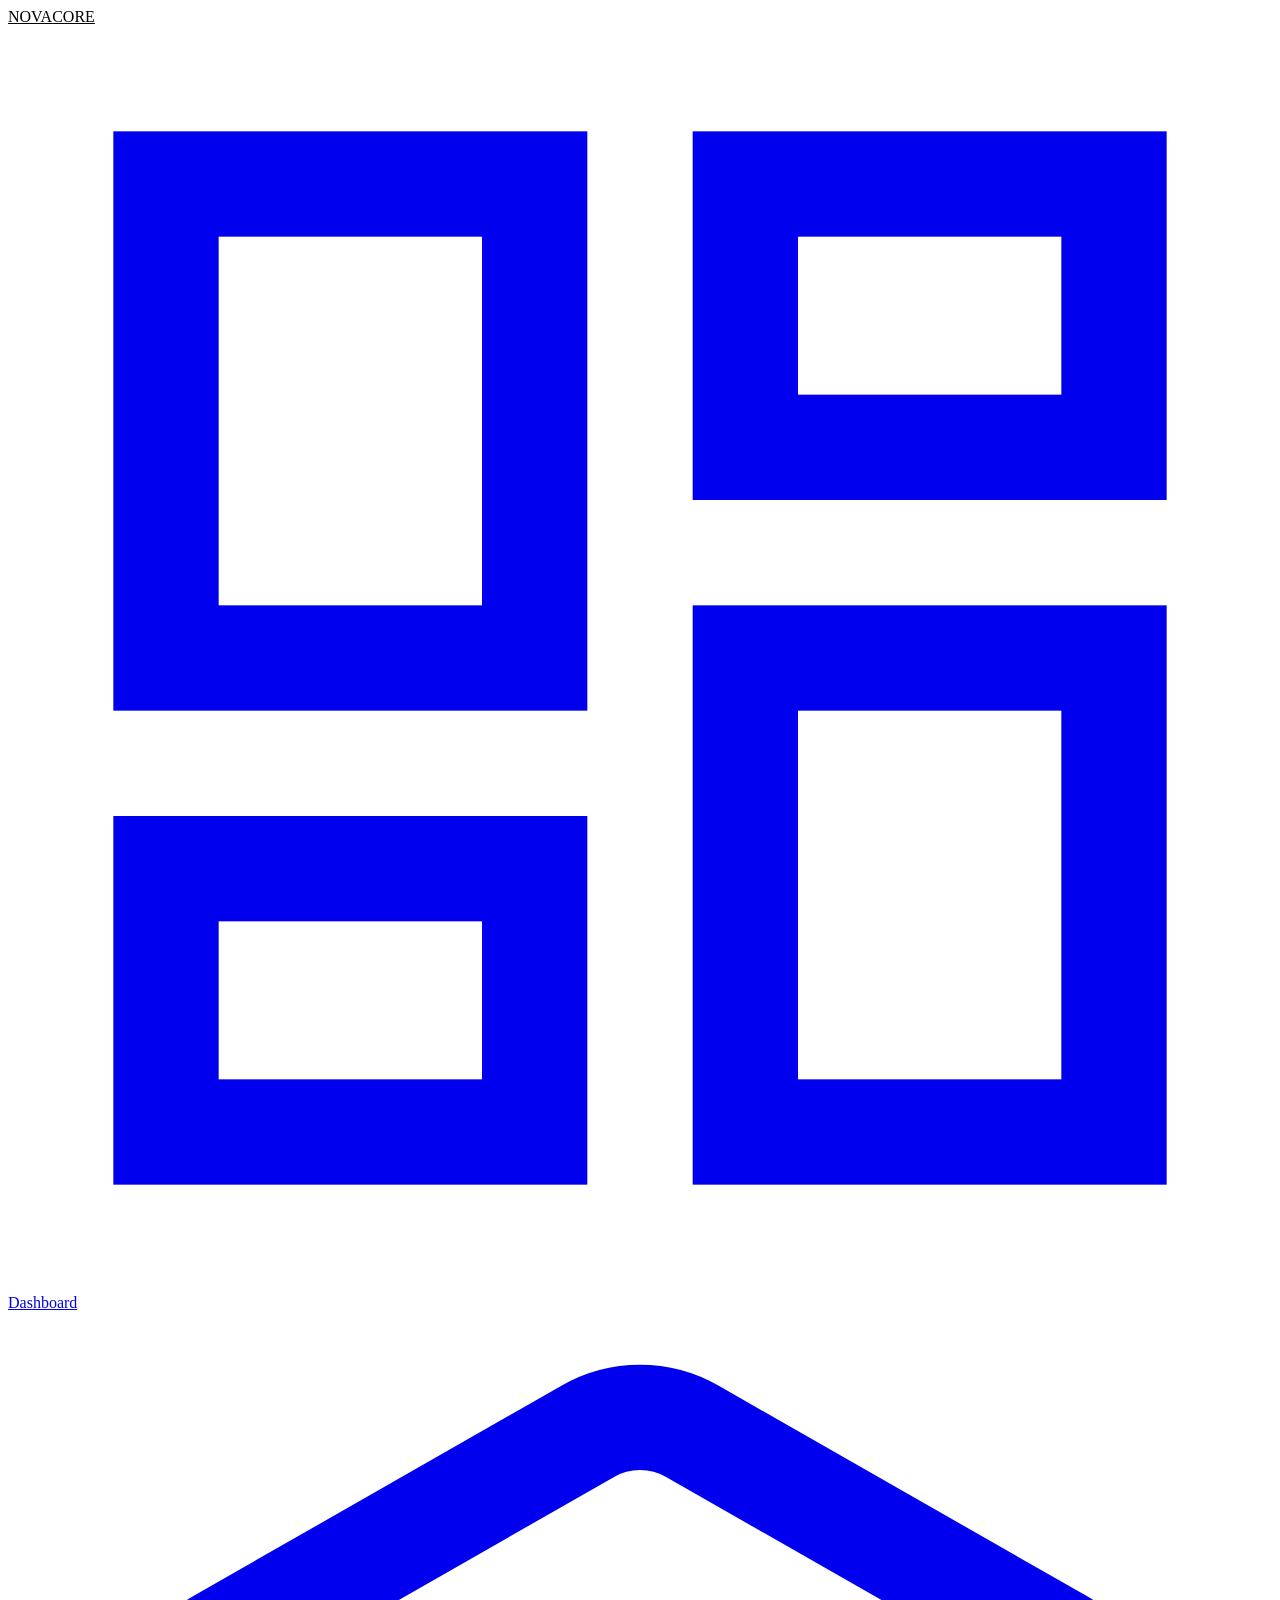
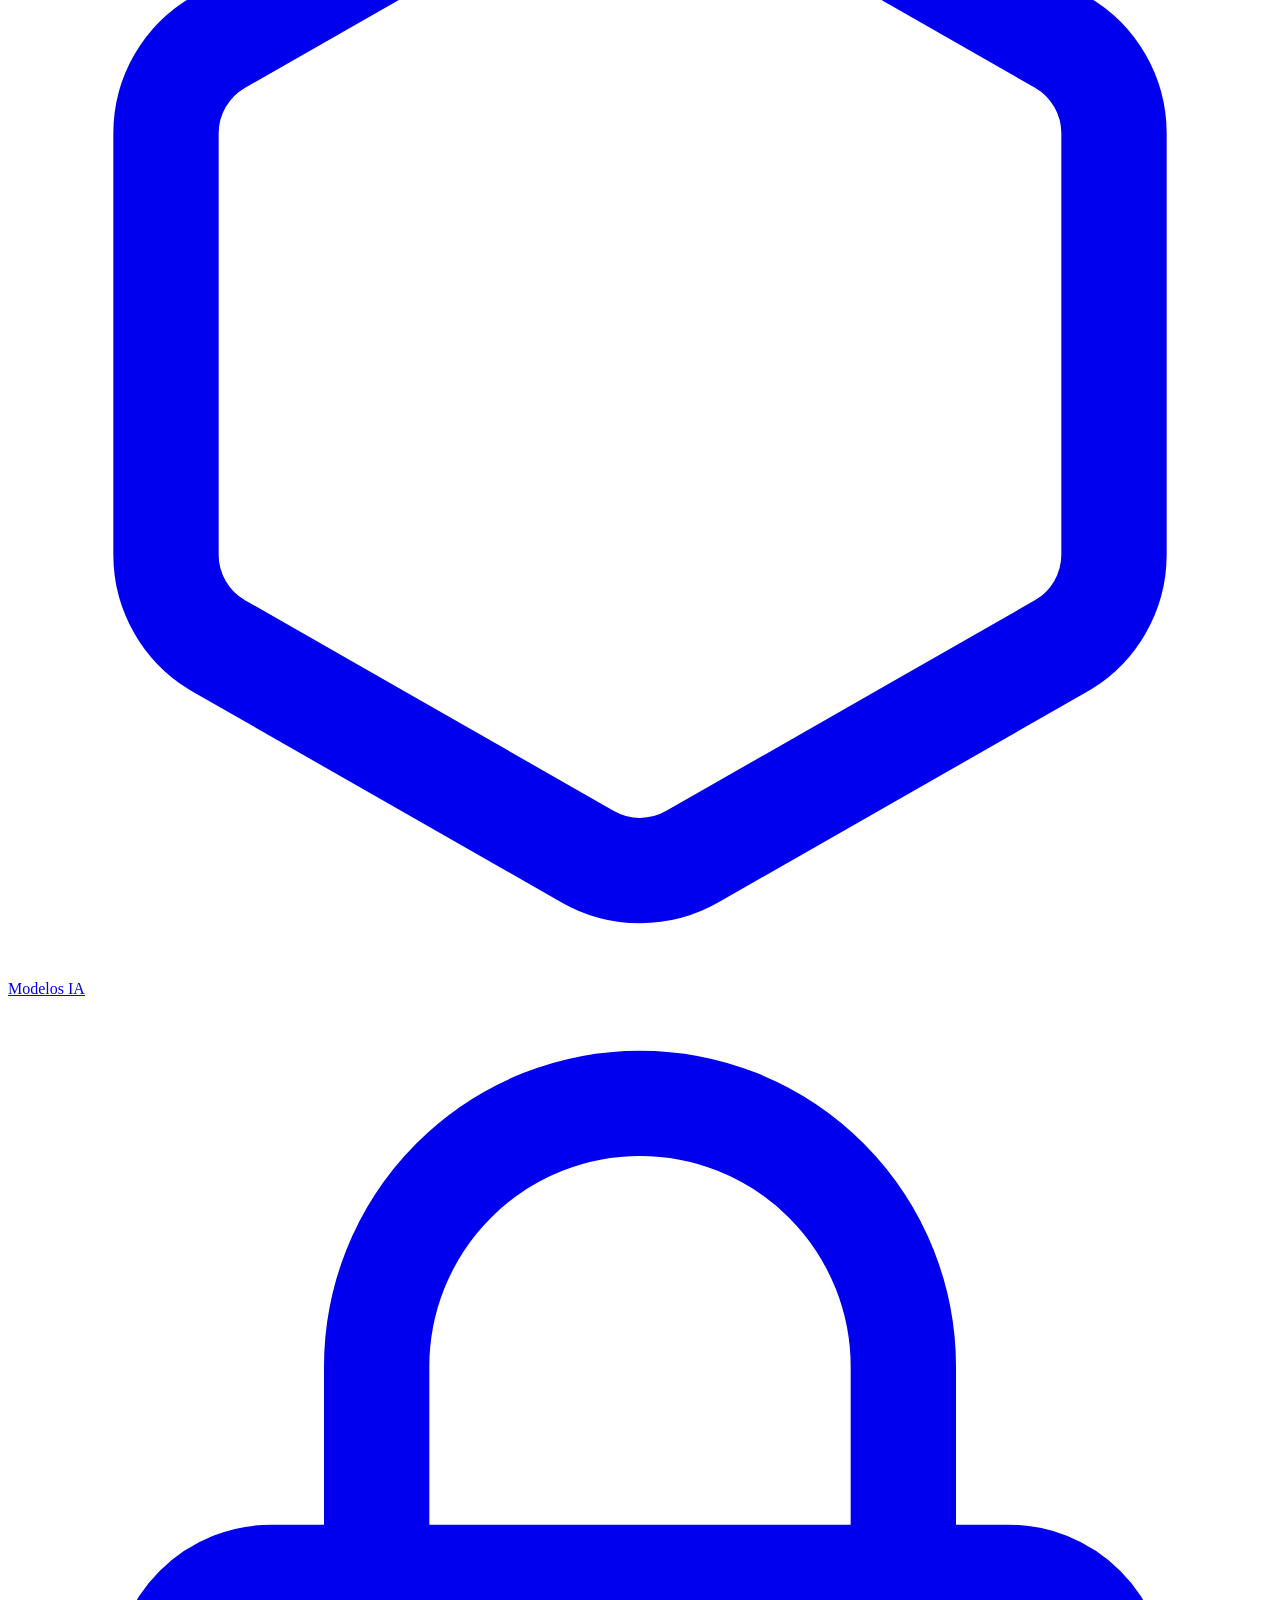
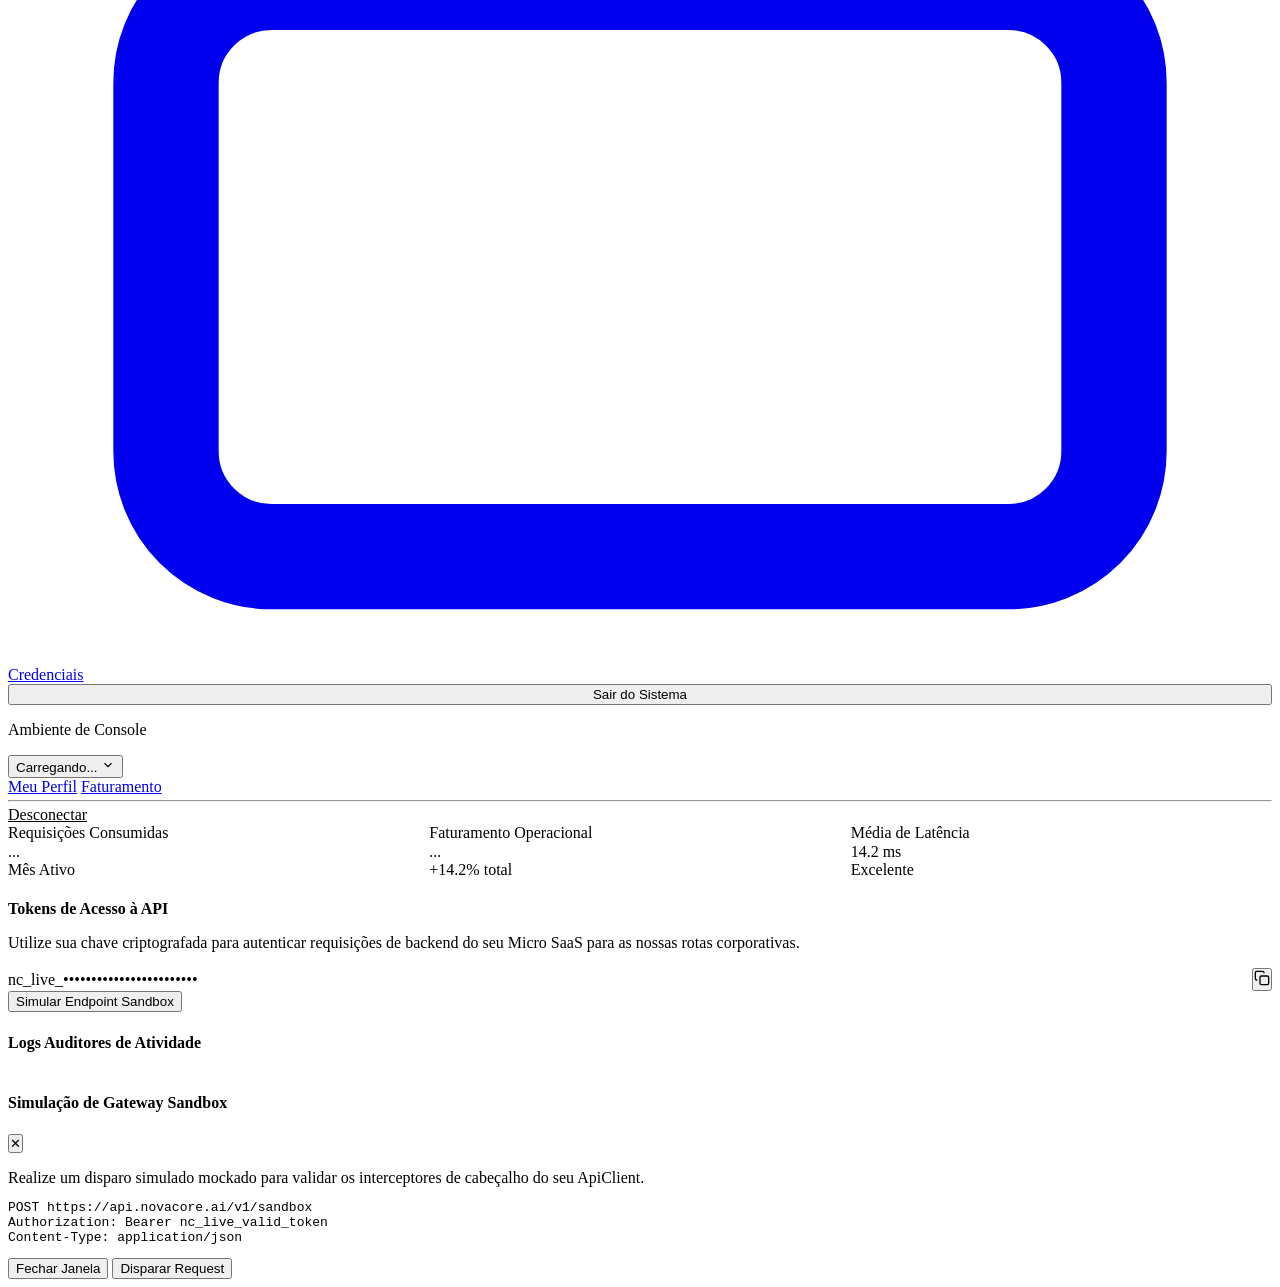
==== dashboard.html @ 60c2c168 "Add files via upload" ====
<!DOCTYPE html>
<html lang="pt-BR">
<head>
    <meta charset="UTF-8">
    <meta name="viewport" content="width=device-width, initial-scale=1.0">
    <title>Dashboard | NovaCore AI Studio</title>
    <link rel="preconnect" href="https://fonts.googleapis.com">
    <link rel="preconnect" href="https://fonts.gstatic.com" crossorigin>
    <link href="https://fonts.googleapis.com/css2?family=Inter:wght@300;400;500;600;700;800&family=JetBrains+Mono:wght@400;700&display=swap" rel="stylesheet">
    <link rel="stylesheet" href="css/variables.css">
    <link rel="stylesheet" href="css/reset.css">
    <link rel="stylesheet" href="css/components.css">
    <link rel="stylesheet" href="css/layout.css">
    <link rel="stylesheet" href="css/animations.css">
    <link rel="stylesheet" href="css/glassmorphism.css">
    <style>
        /* Ajustes de layout pontuais e micro-utilitários para o painel */
        .stat-grid-three {
            display: grid;
            grid-template-columns: repeat(3, 1fr);
            gap: var(--space-3);
            margin-bottom: var(--space-4);
        }
        .stat-display-value {
            font-size: var(--font-size-xxl);
            font-weight: var(--weight-display);
            color: var(--color-white-pure);
            line-height: 1.2;
            margin: var(--space-1) 0;
        }
        .api-key-container {
            display: flex;
            gap: var(--space-2);
            align-items: center;
            background-color: var(--color-bg);
            padding: var(--space-2);
            border-radius: var(--radius-sm);
            border: 1px solid var(--color-border);
            font-family: var(--font-code);
            margin-top: var(--space-2);
        }
        .activity-list-wrapper {
            display: flex;
            flex-direction: column;
            gap: var(--space-2);
            margin-top: var(--space-2);
        }
        .activity-row-item {
            display: flex;
            align-items: center;
            justify-content: space-between;
            padding: var(--space-2);
            border-radius: var(--radius-sm);
            background: rgba(255, 255, 255, 0.01);
            border: 1px solid rgba(255, 255, 255, 0.03);
        }
        @media (max-width: 768px) {
            .stat-grid-three {
                grid-template-columns: 1fr;
            }
        }
    </style>
</head>
<body>

    <div class="app-wrapper animate-fade-in">
        
        <aside class="app-sidebar" id="sidebar-menu">
            <div>
                <div class="sidebar-header">
                    <a href="index.html" class="neon-glow-text" style="font-family: var(--font-display); font-weight: var(--weight-bold); font-size: var(--font-size-lg); color: var(--color-white-pure);">
                        NOVA<span style="color: var(--color-neon);">CORE</span>
                    </a>
                </div>
                <nav class="sidebar-nav">
                    <a href="dashboard.html" class="sidebar-link is-active">
                        <svg viewBox="0 0 24 24" fill="none" stroke="currentColor" stroke-width="2"><rect x="3" y="3" width="7" height="9"></rect><rect x="14" y="3" width="7" height="5"></rect><rect x="14" y="12" width="7" height="9"></rect><rect x="3" y="16" width="7" height="5"></rect></svg>
                        Dashboard
                    </a>
                    <a href="#" class="sidebar-link">
                        <svg viewBox="0 0 24 24" fill="none" stroke="currentColor" stroke-width="2"><path d="M21 16V8a2 2 0 0 0-1-1.73l-7-4a2 2 0 0 0-2 0l-7 4A2 2 0 0 0 3 8v8a2 2 0 0 0 1 1.73l7 4a2 2 0 0 0 2 0l7-4A2 2 0 0 0 21 16z"></path></svg>
                        Modelos IA
                    </a>
                    <a href="#" class="sidebar-link">
                        <svg viewBox="0 0 24 24" fill="none" stroke="currentColor" stroke-width="2"><rect x="3" y="11" width="18" height="11" rx="2" ry="2"></rect><path d="M7 11V7a5 5 0 0 1 10 0v4"></path></svg>
                        Credenciais
                    </a>
                </nav>
            </div>
            <div class="sidebar-footer">
                <button id="logout-btn" class="btn btn-danger" style="width: 100%;">
                    Sair do Sistema
                </button>
            </div>
        </aside>

        <header class="app-header">
            <div class="header-left">
                <button class="btn btn-text" id="mobile-toggle-btn" style="display: none; padding: 0;" aria-label="Abrir Menu">
                    <svg width="24" height="24" viewBox="0 0 24 24" fill="none" stroke="currentColor" stroke-width="2"><line x1="3" y1="12" x2="21" y2="12"></line><line x1="3" y1="6" x2="21" y2="6"></line><line x1="3" y1="18" x2="21" y2="18"></line></svg>
                </button>
                <h3 style="font-size: var(--font-size-md); font-weight: var(--weight-semibold);">Ambiente de Console</h3>
            </div>
            <div class="header-right">
                <div class="dropdown-wrapper">
                    <button class="btn btn-secondary" data-toggle="dropdown" id="user-menu-btn" style="text-transform: none; gap: var(--space-2);">
                        <span id="user-display-name">Carregando...</span>
                        <svg width="14" height="14" viewBox="0 0 24 24" fill="none" stroke="currentColor" stroke-width="2"><polyline points="6 9 12 15 18 9"></polyline></svg>
                    </button>
                    <div class="dropdown-menu">
                        <a href="#" class="dropdown-item">Meu Perfil</a>
                        <a href="#" class="dropdown-item">Faturamento</a>
                        <hr style="border-color: var(--color-border); margin: 4px 0;">
                        <a href="#" class="dropdown-item" id="dropdown-logout" style="color: var(--color-error);">Desconectar</a>
                    </div>
                </div>
            </div>
        </header>

        <main class="app-main animate-fade-in-up">
            
            <div class="stat-grid-three">
                <div class="card glass-panel-neon">
                    <span class="form-label">Requisições Consumidas</span>
                    <div class="stat-display-value" id="stat-requests">...</div>
                    <span class="badge badge-success">Mês Ativo</span>
                </div>
                <div class="card glass-panel-neon">
                    <span class="form-label">Faturamento Operacional</span>
                    <div class="stat-display-value" id="stat-revenue">...</div>
                    <span class="badge badge-success">+14.2% total</span>
                </div>
                <div class="card glass-panel-neon">
                    <span class="form-label">Média de Latência</span>
                    <div class="stat-display-value">14.2 ms</div>
                    <span class="badge badge-warning">Excelente</span>
                </div>
            </div>

            <div class="dashboard-layout-grid">
                
                <div class="card glass-panel">
                    <h4 style="margin-bottom: var(--space-1); color: var(--color-white-pure);">Tokens de Acesso à API</h4>
                    <p style="font-size: var(--font-size-sm);">Utilize sua chave criptografada para autenticar requisições de backend do seu Micro SaaS para as nossas rotas corporativas.</p>
                    
                    <div class="api-key-container">
                        <span style="color: var(--color-grey);" id="api-key-masked">nc_live_••••••••••••••••••••••••</span>
                        <button class="btn btn-text" id="copy-key-btn" style="margin-left: auto; padding: var(--space-1);" aria-label="Copiar chave">
                            <svg width="16" height="16" viewBox="0 0 24 24" fill="none" stroke="currentColor" stroke-width="2"><rect x="9" y="9" width="13" height="13" rx="2" ry="2"></rect><path d="M5 15H4a2 2 0 0 1-2-2V4a2 2 0 0 1 2-2h9a2 2 0 0 1 2 2v1"></path></svg>
                        </button>
                    </div>
                    <button class="btn btn-secondary" style="margin-top: var(--space-3);" onclick="window.NovaCoreUI.openModal('modal-sandbox')">Simular Endpoint Sandbox</button>
                </div>

                <div class="card glass-panel">
                    <h4 style="color: var(--color-white-pure);">Logs Auditores de Atividade</h4>
                    <div class="activity-list-wrapper" id="logs-container">
                        </div>
                </div>

            </div>
        </main>
    </div>

    <div class="modal-overlay" id="modal-sandbox" aria-hidden="true">
        <div class="modal-window">
            <div class="modal-header">
                <h4>Simulação de Gateway Sandbox</h4>
                <button class="btn btn-text" data-dismiss="modal" style="padding: 0;">✕</button>
            </div>
            <div class="modal-body">
                <p style="font-size: var(--font-size-sm); margin-bottom: var(--space-2);">Realize um disparo simulado mockado para validar os interceptores de cabeçalho do seu ApiClient.</p>
                <pre><code style="color: var(--color-neon);">POST https://api.novacore.ai/v1/sandbox
Authorization: Bearer nc_live_valid_token
Content-Type: application/json</code></pre>
            </div>
            <div class="modal-footer">
                <button class="btn btn-secondary" data-dismiss="modal">Fechar Janela</button>
                <button class="btn btn-primary" id="btn-trigger-sandbox">Disparar Request</button>
            </div>
        </div>
    </div>

    <script src="js/core.js"></script>
    <script src="js/api.js"></script>
    <script src="js/auth.js"></script>
    <script src="js/components.js"></script>
    <script>
        document.addEventListener('DOMContentLoaded', () => {
            // Coleta dados estruturais da sessão corrente
            const session = window.NovaCoreAuth.getCurrentSession();
            
            if (!session) return; // O Route Guard automático em auth.js assume se estiver vazio

            // Popula os elementos nominais do cabeçalho do console
            document.getElementById('user-display-name').textContent = session.user.name;

            // Alimenta os blocos estatísticos analíticos utilizando dados mockados de API
            const mockData = window.NovaCoreAPI.FallbackMockData;
            document.getElementById('stat-requests').textContent = window.NovaCoreUtils.formatCompactNumber(mockData.stats.sessions);
            document.getElementById('stat-revenue').textContent = window.NovaCoreUtils.formatCurrency(mockData.stats.revenue);

            // Montagem dinâmica dos itens do log de auditoria
            const logsContainer = document.getElementById('logs-container');
            if (logsContainer) {
                logsContainer.innerHTML = mockData.activities.map(act => `
                    <div class="activity-row-item">
                        <div>
                            <h5 style="font-size: var(--font-size-sm); color: var(--color-white);">${window.NovaCoreUtils.escapeHTML(act.action)}</h5>
                            <small style="color: var(--color-grey-soft);">${act.date} por ${window.NovaCoreUtils.escapeHTML(act.name)}</small>
                        </div>
                        <span class="badge badge-${act.status === 'success' ? 'success' : act.status === 'warning' ? 'warning' : 'error'}">${act.status}</span>
                    </div>
                `).join('');
            }

            // Ação de cópia funcional do Token de Acesso
            const copyBtn = document.getElementById('copy-key-btn');
            if (copyBtn) {
                copyBtn.addEventListener('click', () => {
                    const rawToken = "nc_live_67c293b1aa92e81109ff827bbb01ef94e1";
                    navigator.clipboard.writeText(rawToken).then(() => {
                        window.NovaCoreUI.showToast('Chave de API copiada para a área de transferência!', 'success');
                    });
                });
            }

            // Acionamento interno de simulação Sandbox da Modal
            const sandboxTrigger = document.getElementById('btn-trigger-sandbox');
            if (sandboxTrigger) {
                sandboxTrigger.addEventListener('click', () => {
                    sandboxTrigger.classList.add('is-loading');
                    setTimeout(() => {
                        sandboxTrigger.classList.remove('is-loading');
                        window.NovaCoreUI.closeModal('modal-sandbox');
                        window.NovaCoreUI.showToast('Response 200 OK: Conexão Sandbox estabelecida.', 'success');
                    }, 1200);
                });
            }

            // Gerenciamento responsivo do menu lateral em viewports mobile
            const mobileToggle = document.getElementById('mobile-toggle-btn');
            const sidebar = document.getElementById('sidebar-menu');
            if (mobileToggle && sidebar) {
                mobileToggle.style.display = window.innerWidth <= 768 ? 'block' : 'none';
                window.addEventListener('resize', () => {
                    mobileToggle.style.display = window.innerWidth <= 768 ? 'block' : 'none';
                });
                mobileToggle.addEventListener('click', (e) => {
                    e.stopPropagation();
                    sidebar.classList.toggle('is-open');
                });
                document.addEventListener('click', () => sidebar.classList.remove('is-open'));
            }

            // Associações de gatilho de LogOut
            const performLogout = () => window.NovaCoreAuth.logout();
            document.getElementById('logout-btn').addEventListener('click', performLogout);
            document.getElementById('dropdown-logout').addEventListener('click', (e) => {
                e.preventDefault();
                performLogout();
            });
        });
    </script>
</body>
</html>
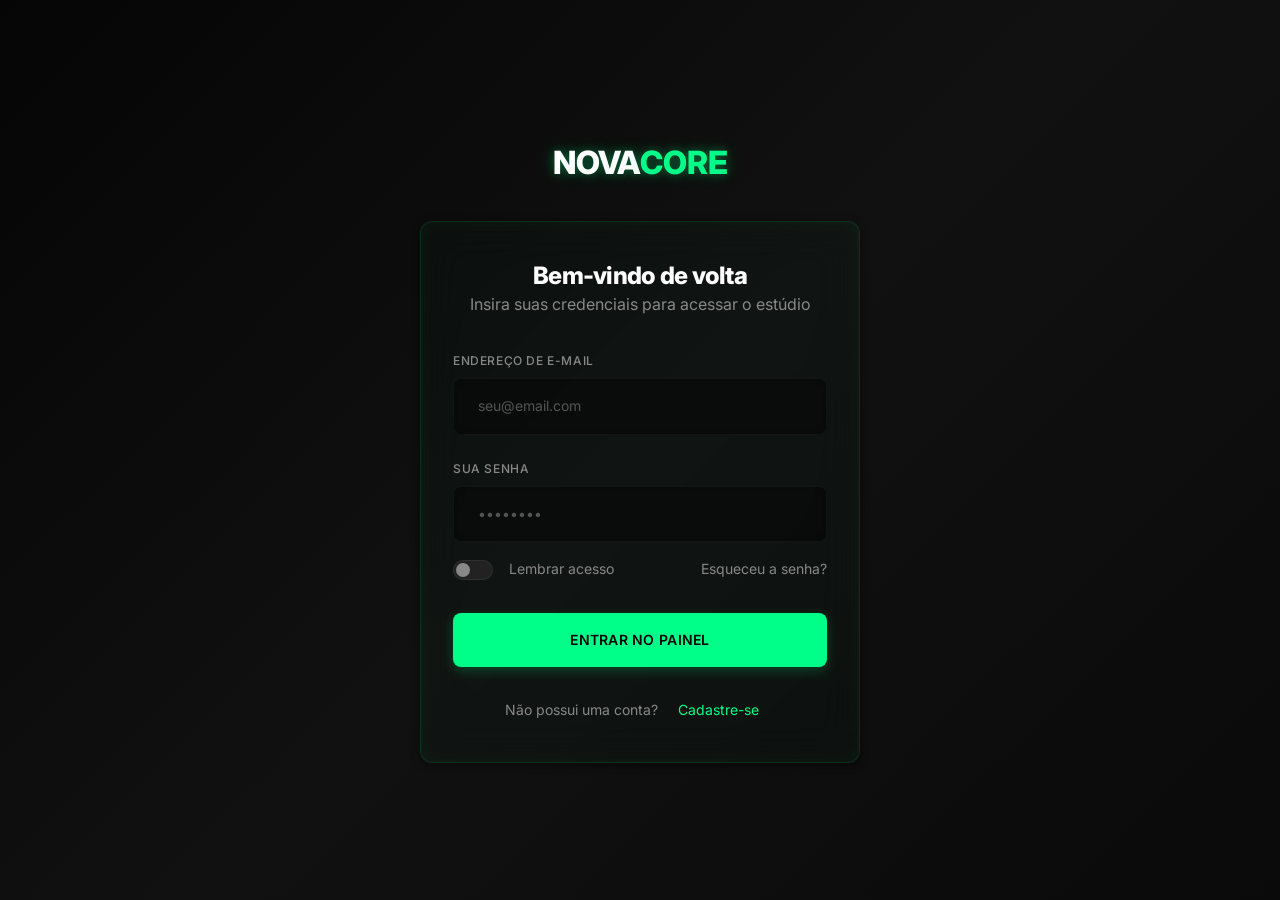
==== commit 1e6226f2: "Add files via upload" ====
--- a/dashboard.html
+++ b/dashboard.html
@@ -4,17 +4,18 @@
     <meta charset="UTF-8">
     <meta name="viewport" content="width=device-width, initial-scale=1.0">
     <title>Dashboard | NovaCore AI Studio</title>
+    <!-- Google Fonts -->
     <link rel="preconnect" href="https://fonts.googleapis.com">
     <link rel="preconnect" href="https://fonts.gstatic.com" crossorigin>
     <link href="https://fonts.googleapis.com/css2?family=Inter:wght@300;400;500;600;700;800&family=JetBrains+Mono:wght@400;700&display=swap" rel="stylesheet">
-    <link rel="stylesheet" href="css/variables.css">
-    <link rel="stylesheet" href="css/reset.css">
-    <link rel="stylesheet" href="css/components.css">
-    <link rel="stylesheet" href="css/layout.css">
-    <link rel="stylesheet" href="css/animations.css">
-    <link rel="stylesheet" href="css/glassmorphism.css">
+    <!-- Links Corrigidos para a Raiz -->
+    <link rel="stylesheet" href="./variables.css">
+    <link rel="stylesheet" href="./reset.css">
+    <link rel="stylesheet" href="./components.css">
+    <link rel="stylesheet" href="./layout.css">
+    <link rel="stylesheet" href="./animations.css">
+    <link rel="stylesheet" href="./glassmorphism.css">
     <style>
-        /* Ajustes de layout pontuais e micro-utilitários para o painel */
         .stat-grid-three {
             display: grid;
             grid-template-columns: repeat(3, 1fr);
@@ -55,16 +56,14 @@
             border: 1px solid rgba(255, 255, 255, 0.03);
         }
         @media (max-width: 768px) {
-            .stat-grid-three {
-                grid-template-columns: 1fr;
-            }
+            .stat-grid-three { grid-template-columns: 1fr; }
         }
     </style>
 </head>
 <body>
 
     <div class="app-wrapper animate-fade-in">
-        
+        <!-- SIDEBAR -->
         <aside class="app-sidebar" id="sidebar-menu">
             <div>
                 <div class="sidebar-header">
@@ -73,193 +72,84 @@
                     </a>
                 </div>
                 <nav class="sidebar-nav">
-                    <a href="dashboard.html" class="sidebar-link is-active">
-                        <svg viewBox="0 0 24 24" fill="none" stroke="currentColor" stroke-width="2"><rect x="3" y="3" width="7" height="9"></rect><rect x="14" y="3" width="7" height="5"></rect><rect x="14" y="12" width="7" height="9"></rect><rect x="3" y="16" width="7" height="5"></rect></svg>
-                        Dashboard
-                    </a>
-                    <a href="#" class="sidebar-link">
-                        <svg viewBox="0 0 24 24" fill="none" stroke="currentColor" stroke-width="2"><path d="M21 16V8a2 2 0 0 0-1-1.73l-7-4a2 2 0 0 0-2 0l-7 4A2 2 0 0 0 3 8v8a2 2 0 0 0 1 1.73l7 4a2 2 0 0 0 2 0l7-4A2 2 0 0 0 21 16z"></path></svg>
-                        Modelos IA
-                    </a>
-                    <a href="#" class="sidebar-link">
-                        <svg viewBox="0 0 24 24" fill="none" stroke="currentColor" stroke-width="2"><rect x="3" y="11" width="18" height="11" rx="2" ry="2"></rect><path d="M7 11V7a5 5 0 0 1 10 0v4"></path></svg>
-                        Credenciais
-                    </a>
+                    <a href="dashboard.html" class="sidebar-link is-active">Dashboard</a>
                 </nav>
             </div>
             <div class="sidebar-footer">
-                <button id="logout-btn" class="btn btn-danger" style="width: 100%;">
-                    Sair do Sistema
-                </button>
+                <button id="logout-btn" class="btn btn-danger" style="width: 100%;">Sair do Sistema</button>
             </div>
         </aside>
 
+        <!-- HEADER -->
         <header class="app-header">
             <div class="header-left">
-                <button class="btn btn-text" id="mobile-toggle-btn" style="display: none; padding: 0;" aria-label="Abrir Menu">
-                    <svg width="24" height="24" viewBox="0 0 24 24" fill="none" stroke="currentColor" stroke-width="2"><line x1="3" y1="12" x2="21" y2="12"></line><line x1="3" y1="6" x2="21" y2="6"></line><line x1="3" y1="18" x2="21" y2="18"></line></svg>
-                </button>
                 <h3 style="font-size: var(--font-size-md); font-weight: var(--weight-semibold);">Ambiente de Console</h3>
             </div>
             <div class="header-right">
-                <div class="dropdown-wrapper">
-                    <button class="btn btn-secondary" data-toggle="dropdown" id="user-menu-btn" style="text-transform: none; gap: var(--space-2);">
-                        <span id="user-display-name">Carregando...</span>
-                        <svg width="14" height="14" viewBox="0 0 24 24" fill="none" stroke="currentColor" stroke-width="2"><polyline points="6 9 12 15 18 9"></polyline></svg>
-                    </button>
-                    <div class="dropdown-menu">
-                        <a href="#" class="dropdown-item">Meu Perfil</a>
-                        <a href="#" class="dropdown-item">Faturamento</a>
-                        <hr style="border-color: var(--color-border); margin: 4px 0;">
-                        <a href="#" class="dropdown-item" id="dropdown-logout" style="color: var(--color-error);">Desconectar</a>
-                    </div>
-                </div>
+                <button class="btn btn-secondary" id="user-display-name">Carregando...</button>
             </div>
         </header>
 
+        <!-- MAIN -->
         <main class="app-main animate-fade-in-up">
-            
             <div class="stat-grid-three">
                 <div class="card glass-panel-neon">
                     <span class="form-label">Requisições Consumidas</span>
                     <div class="stat-display-value" id="stat-requests">...</div>
-                    <span class="badge badge-success">Mês Ativo</span>
                 </div>
                 <div class="card glass-panel-neon">
                     <span class="form-label">Faturamento Operacional</span>
                     <div class="stat-display-value" id="stat-revenue">...</div>
-                    <span class="badge badge-success">+14.2% total</span>
                 </div>
                 <div class="card glass-panel-neon">
                     <span class="form-label">Média de Latência</span>
                     <div class="stat-display-value">14.2 ms</div>
-                    <span class="badge badge-warning">Excelente</span>
                 </div>
             </div>
 
             <div class="dashboard-layout-grid">
-                
                 <div class="card glass-panel">
-                    <h4 style="margin-bottom: var(--space-1); color: var(--color-white-pure);">Tokens de Acesso à API</h4>
-                    <p style="font-size: var(--font-size-sm);">Utilize sua chave criptografada para autenticar requisições de backend do seu Micro SaaS para as nossas rotas corporativas.</p>
-                    
+                    <h4 style="color: var(--color-white-pure);">Tokens de Acesso à API</h4>
                     <div class="api-key-container">
-                        <span style="color: var(--color-grey);" id="api-key-masked">nc_live_••••••••••••••••••••••••</span>
-                        <button class="btn btn-text" id="copy-key-btn" style="margin-left: auto; padding: var(--space-1);" aria-label="Copiar chave">
-                            <svg width="16" height="16" viewBox="0 0 24 24" fill="none" stroke="currentColor" stroke-width="2"><rect x="9" y="9" width="13" height="13" rx="2" ry="2"></rect><path d="M5 15H4a2 2 0 0 1-2-2V4a2 2 0 0 1 2-2h9a2 2 0 0 1 2 2v1"></path></svg>
-                        </button>
+                        <span id="api-key-masked">nc_live_••••••••••••••••••••••••</span>
                     </div>
-                    <button class="btn btn-secondary" style="margin-top: var(--space-3);" onclick="window.NovaCoreUI.openModal('modal-sandbox')">Simular Endpoint Sandbox</button>
                 </div>
-
                 <div class="card glass-panel">
-                    <h4 style="color: var(--color-white-pure);">Logs Auditores de Atividade</h4>
-                    <div class="activity-list-wrapper" id="logs-container">
-                        </div>
+                    <h4 style="color: var(--color-white-pure);">Logs Auditores</h4>
+                    <div class="activity-list-wrapper" id="logs-container"></div>
                 </div>
-
             </div>
         </main>
     </div>
 
-    <div class="modal-overlay" id="modal-sandbox" aria-hidden="true">
-        <div class="modal-window">
-            <div class="modal-header">
-                <h4>Simulação de Gateway Sandbox</h4>
-                <button class="btn btn-text" data-dismiss="modal" style="padding: 0;">✕</button>
-            </div>
-            <div class="modal-body">
-                <p style="font-size: var(--font-size-sm); margin-bottom: var(--space-2);">Realize um disparo simulado mockado para validar os interceptores de cabeçalho do seu ApiClient.</p>
-                <pre><code style="color: var(--color-neon);">POST https://api.novacore.ai/v1/sandbox
-Authorization: Bearer nc_live_valid_token
-Content-Type: application/json</code></pre>
-            </div>
-            <div class="modal-footer">
-                <button class="btn btn-secondary" data-dismiss="modal">Fechar Janela</button>
-                <button class="btn btn-primary" id="btn-trigger-sandbox">Disparar Request</button>
-            </div>
-        </div>
-    </div>
-
-    <script src="js/core.js"></script>
-    <script src="js/api.js"></script>
-    <script src="js/auth.js"></script>
-    <script src="js/components.js"></script>
+    <!-- Scripts Corrigidos para a Raiz -->
+    <script src="./core.js"></script>
+    <script src="./api.js"></script>
+    <script src="./auth.js"></script>
+    <script src="./components.js"></script>
     <script>
         document.addEventListener('DOMContentLoaded', () => {
-            // Coleta dados estruturais da sessão corrente
             const session = window.NovaCoreAuth.getCurrentSession();
+            if (!session) return;
             
-            if (!session) return; // O Route Guard automático em auth.js assume se estiver vazio
-
-            // Popula os elementos nominais do cabeçalho do console
             document.getElementById('user-display-name').textContent = session.user.name;
-
-            // Alimenta os blocos estatísticos analíticos utilizando dados mockados de API
             const mockData = window.NovaCoreAPI.FallbackMockData;
             document.getElementById('stat-requests').textContent = window.NovaCoreUtils.formatCompactNumber(mockData.stats.sessions);
             document.getElementById('stat-revenue').textContent = window.NovaCoreUtils.formatCurrency(mockData.stats.revenue);
 
-            // Montagem dinâmica dos itens do log de auditoria
             const logsContainer = document.getElementById('logs-container');
             if (logsContainer) {
                 logsContainer.innerHTML = mockData.activities.map(act => `
                     <div class="activity-row-item">
                         <div>
-                            <h5 style="font-size: var(--font-size-sm); color: var(--color-white);">${window.NovaCoreUtils.escapeHTML(act.action)}</h5>
-                            <small style="color: var(--color-grey-soft);">${act.date} por ${window.NovaCoreUtils.escapeHTML(act.name)}</small>
+                            <h5 style="font-size: var(--font-size-sm); color: var(--color-white);">${act.action}</h5>
+                            <small style="color: var(--color-grey-soft);">${act.date}</small>
                         </div>
-                        <span class="badge badge-${act.status === 'success' ? 'success' : act.status === 'warning' ? 'warning' : 'error'}">${act.status}</span>
                     </div>
                 `).join('');
             }
 
-            // Ação de cópia funcional do Token de Acesso
-            const copyBtn = document.getElementById('copy-key-btn');
-            if (copyBtn) {
-                copyBtn.addEventListener('click', () => {
-                    const rawToken = "nc_live_67c293b1aa92e81109ff827bbb01ef94e1";
-                    navigator.clipboard.writeText(rawToken).then(() => {
-                        window.NovaCoreUI.showToast('Chave de API copiada para a área de transferência!', 'success');
-                    });
-                });
-            }
-
-            // Acionamento interno de simulação Sandbox da Modal
-            const sandboxTrigger = document.getElementById('btn-trigger-sandbox');
-            if (sandboxTrigger) {
-                sandboxTrigger.addEventListener('click', () => {
-                    sandboxTrigger.classList.add('is-loading');
-                    setTimeout(() => {
-                        sandboxTrigger.classList.remove('is-loading');
-                        window.NovaCoreUI.closeModal('modal-sandbox');
-                        window.NovaCoreUI.showToast('Response 200 OK: Conexão Sandbox estabelecida.', 'success');
-                    }, 1200);
-                });
-            }
-
-            // Gerenciamento responsivo do menu lateral em viewports mobile
-            const mobileToggle = document.getElementById('mobile-toggle-btn');
-            const sidebar = document.getElementById('sidebar-menu');
-            if (mobileToggle && sidebar) {
-                mobileToggle.style.display = window.innerWidth <= 768 ? 'block' : 'none';
-                window.addEventListener('resize', () => {
-                    mobileToggle.style.display = window.innerWidth <= 768 ? 'block' : 'none';
-                });
-                mobileToggle.addEventListener('click', (e) => {
-                    e.stopPropagation();
-                    sidebar.classList.toggle('is-open');
-                });
-                document.addEventListener('click', () => sidebar.classList.remove('is-open'));
-            }
-
-            // Associações de gatilho de LogOut
-            const performLogout = () => window.NovaCoreAuth.logout();
-            document.getElementById('logout-btn').addEventListener('click', performLogout);
-            document.getElementById('dropdown-logout').addEventListener('click', (e) => {
-                e.preventDefault();
-                performLogout();
-            });
+            document.getElementById('logout-btn').addEventListener('click', () => window.NovaCoreAuth.logout());
         });
     </script>
 </body>
--- a/variables.css
+++ b/variables.css
@@ -0,0 +1,138 @@
+/* ==========================================================================
+   NovaCore AI Studio - Design Tokens & Variables
+   File: css/variables.css
+   ========================================================================== */
+
+:root {
+    /* --- Paleta de Cores Principal --- */
+    --color-bg: #050505;
+    --color-bg-soft: #0A0A0A;
+    --color-panel: #111111;
+    --color-panel-light: #1A1A1A;
+    --color-border: rgba(255, 255, 255, 0.06);
+    --color-border-glow: rgba(0, 255, 136, 0.12);
+    
+    /* --- Tons de Neon e Brilho --- */
+    --color-neon: #00FF88;
+    --color-neon-dim: rgba(0, 255, 136, 0.15);
+    --color-neon-glow: 0 0 20px rgba(0, 255, 136, 0.4);
+    --color-neon-glow-intense: 0 0 30px rgba(0, 255, 136, 0.6), 0 0 10px rgba(0, 255, 136, 0.3);
+    
+    /* --- Cores de Feedback e Alerta --- */
+    --color-success: #00FF88;
+    --color-error: #FF3366;
+    --color-error-glow: 0 0 20px rgba(FF, 51, 102, 0.4);
+    --color-warning: #FFBB00;
+    --color-info: #00CCFF;
+
+    /* --- Cores Neutras --- */
+    --color-white: #F0F0F0;
+    --color-white-pure: #FFFFFF;
+    --color-grey: #888888;
+    --color-grey-soft: #555555;
+    --color-grey-dark: #222222;
+
+    /* --- Gradientes Exclusivos --- */
+    --gradient-hero: linear-gradient(135deg, #050505 0%, #111111 50%, #0A0A0A 100%);
+    --gradient-neon: linear-gradient(90deg, #00FF88 0%, #00CCFF 100%);
+    --gradient-panel: linear-gradient(180deg, rgba(17, 17, 17, 0.8) 0%, rgba(10, 10, 10, 0.9) 100%);
+    --gradient-text: linear-gradient(180deg, #FFFFFF 0%, #888888 100%);
+
+    /* --- Tipografia (Sistema de Escala Absoluta) --- */
+    --font-display: 'Inter', -apple-system, BlinkMacSystemFont, "Segoe UI", Roboto, sans-serif;
+    --font-body: 'Inter', -apple-system, BlinkMacSystemFont, "Segoe UI", Roboto, sans-serif;
+    --font-code: 'JetBrains Mono', monospace;
+
+    /* --- Tamanhos de Fonte --- */
+    --font-size-xs: 0.75rem;     /* 12px */
+    --font-size-sm: 0.875rem;    /* 14px */
+    --font-size-base: 1rem;      /* 16px */
+    --font-size-md: 1.125rem;    /* 18px */
+    --font-size-lg: 1.25rem;     /* 20px */
+    --font-size-xl: 1.5rem;      /* 24px */
+    --font-size-xxl: 2rem;       /* 32px */
+    --font-size-display-sm: 2.5rem; /* 40px */
+    --font-size-display-md: 3.5rem; /* 56px */
+    --font-size-display-lg: 4.5rem; /* 72px */
+
+    /* --- Pesos de Fonte --- */
+    --weight-light: 300;
+    --weight-normal: 400;
+    --weight-medium: 500;
+    --weight-semibold: 600;
+    --weight-bold: 700;
+    --weight-display: 800;
+
+    /* --- Altura de Linha (Line Height) --- */
+    --lh-tight: 1.2;
+    --lh-base: 1.6;
+    --lh-relaxed: 1.8;
+
+    /* --- Espaçamento Rigoroso Baseado no Sistema de 8px --- */
+    --space-1: 0.5rem;   /* 8px */
+    --space-2: 1rem;     /* 16px */
+    --space-3: 1.5rem;   /* 24px */
+    --space-4: 2rem;     /* 32px */
+    --space-5: 2.5rem;   /* 40px */
+    --space-6: 3rem;     /* 48px */
+    --space-8: 4rem;     /* 64px */
+    --space-10: 5rem;    /* 80px */
+    --space-12: 6rem;    /* 96px */
+    --space-16: 8rem;    /* 128px */
+
+    /* --- Bordas e Raios (Border Radius) --- */
+    --radius-xs: 4px;
+    --radius-sm: 8px;
+    --radius-md: 12px;
+    --radius-lg: 16px;
+    --radius-xl: 24px;
+    --radius-full: 9999px;
+
+    /* --- Efeitos de Sombras (Box Shadow) --- */
+    --shadow-sm: 0 2px 8px rgba(0, 0, 0, 0.5);
+    --shadow-md: 0 8px 24px rgba(0, 0, 0, 0.7);
+    --shadow-lg: 0 16px 40px rgba(0, 0, 0, 0.8), 0 0 30px rgba(0, 0, 0, 0.4);
+    --shadow-neon-inset: inset 0 0 12px rgba(0, 255, 136, 0.2);
+
+    /* --- Transições Premium --- */
+    --transition-fast: all 0.15s cubic-bezier(0.16, 1, 0.3, 1);
+    --transition-normal: all 0.3s cubic-bezier(0.16, 1, 0.3, 1);
+    --transition-slow: all 0.6s cubic-bezier(0.16, 1, 0.3, 1);
+    --transition-bounce: all 0.5s cubic-bezier(0.175, 0.885, 0.32, 1.275);
+
+    /* --- Configurações de Filtros --- */
+    --blur-glass: blur(20px);
+    --blur-soft: blur(10px);
+    --blur-heavy: blur(40px);
+
+    /* --- Camadas de Z-Index --- */
+    --z-back: -10;
+    --z-base: 1;
+    --z-dropdown: 100;
+    --z-sticky: 200;
+    --z-fixed: 300;
+    --z-overlay: 400;
+    --z-modal: 500;
+    --z-toast: 600;
+}
+
+@media (max-width: 1024px) {
+    :root {
+        --font-size-display-lg: 3.5rem;
+        --font-size-display-md: 2.75rem;
+        --font-size-display-sm: 2rem;
+        --font-size-xxl: 1.75rem;
+    }
+}
+
+@media (max-width: 768px) {
+    :root {
+        --font-size-display-lg: 2.75rem;
+        --font-size-display-md: 2.25rem;
+        --font-size-display-sm: 1.75rem;
+        --font-size-xxl: 1.5rem;
+        --space-16: 5rem;
+        --space-12: 4rem;
+        --space-10: 3.5rem;
+    }
+}
--- a/components.css
+++ b/components.css
@@ -0,0 +1,365 @@
+/* ==========================================================================
+   NovaCore AI Studio - Design System Components
+   File: css/components.css
+   ========================================================================== */
+
+/* --- 1. BOTÕES (Buttons) --- */
+.btn {
+    display: inline-flex;
+    align-items: center;
+    justify-content: center;
+    gap: var(--space-1);
+    font-family: var(--font-body);
+    font-size: var(--font-size-sm);
+    font-weight: var(--weight-semibold);
+    letter-spacing: 0.02em;
+    text-transform: uppercase;
+    padding: var(--space-2) var(--space-4);
+    border-radius: var(--radius-sm);
+    transition: var(--transition-normal);
+    position: relative;
+    overflow: hidden;
+    white-space: nowrap;
+}
+
+.btn-primary {
+    background-color: var(--color-neon);
+    color: var(--color-bg);
+    box-shadow: 0 4px 12px rgba(0, 255, 136, 0.2);
+}
+
+.btn-primary:hover:not(:disabled) {
+    background-color: var(--color-white-pure);
+    box-shadow: var(--color-neon-glow);
+    transform: translateY(-2px);
+}
+
+.btn-secondary {
+    background-color: rgba(255, 255, 255, 0.03);
+    color: var(--color-white);
+    border: 1px solid var(--color-border);
+}
+
+.btn-secondary:hover:not(:disabled) {
+    background-color: rgba(255, 255, 255, 0.08);
+    border-color: var(--color-neon);
+    color: var(--color-neon);
+    transform: translateY(-2px);
+}
+
+.btn-text {
+    background: transparent;
+    color: var(--color-grey);
+    padding: var(--space-1) var(--space-2);
+}
+
+.btn-text:hover:not(:disabled) {
+    color: var(--color-neon);
+}
+
+.btn-danger {
+    background-color: rgba(255, 51, 102, 0.1);
+    color: var(--color-error);
+    border: 1px solid rgba(255, 51, 102, 0.2);
+}
+
+.btn-danger:hover:not(:disabled) {
+    background-color: var(--color-error);
+    color: var(--color-bg);
+    box-shadow: var(--color-error-glow);
+    transform: translateY(-2px);
+}
+
+/* Loading State para Botões */
+.btn.is-loading {
+    color: transparent !important;
+    pointer-events: none;
+}
+
+.btn.is-loading::after {
+    content: "";
+    position: absolute;
+    width: 16px;
+    height: 16px;
+    top: calc(50% - 8px);
+    left: calc(50% - 8px);
+    border: 2px solid currentColor;
+    border-right-color: transparent;
+    border-radius: var(--radius-full);
+    animation: spin 0.6s linear infinite;
+}
+
+/* --- 2. CARDS --- */
+.card {
+    background-color: var(--color-panel);
+    border: 1px solid var(--color-border);
+    border-radius: var(--radius-md);
+    padding: var(--space-3);
+    transition: var(--transition-normal);
+}
+
+.card-hover:hover {
+    border-color: rgba(0, 255, 136, 0.25);
+    box-shadow: 0 12px 32px rgba(0, 0, 0, 0.5), var(--color-neon-dim);
+    transform: translateY(-4px);
+}
+
+/* --- 3. INPUTS & FORM CONTROLS --- */
+.form-group {
+    display: flex;
+    flex-direction: column;
+    gap: var(--space-1);
+    margin-bottom: var(--space-3);
+    width: 100%;
+}
+
+.form-label {
+    font-size: var(--font-size-xs);
+    font-weight: var(--weight-medium);
+    color: var(--color-grey);
+    text-transform: uppercase;
+    letter-spacing: 0.05em;
+}
+
+.form-control {
+    background-color: var(--color-bg-soft);
+    border: 1px solid var(--color-border);
+    color: var(--color-white);
+    font-family: var(--font-body);
+    font-size: var(--font-size-sm);
+    padding: var(--space-2) var(--space-3);
+    border-radius: var(--radius-sm);
+    transition: var(--transition-fast);
+    width: 100%;
+}
+
+.form-control:focus {
+    border-color: var(--color-neon);
+    box-shadow: 0 0 10px rgba(0, 255, 136, 0.15), var(--shadow-neon-inset);
+    background-color: var(--color-panel);
+}
+
+.form-control::placeholder {
+    color: var(--color-grey-soft);
+}
+
+/* Toggle Switch Control */
+.switch-control {
+    display: inline-flex;
+    align-items: center;
+    gap: var(--space-2);
+    cursor: pointer;
+}
+
+.switch-input {
+    position: absolute;
+    opacity: 0;
+    width: 0; height: 0;
+}
+
+.switch-slider {
+    width: 40px;
+    height: 20px;
+    background-color: var(--color-grey-dark);
+    border-radius: var(--radius-full);
+    position: relative;
+    transition: var(--transition-normal);
+    border: 1px solid var(--color-border);
+}
+
+.switch-slider::before {
+    content: "";
+    position: absolute;
+    width: 14px;
+    height: 14px;
+    left: 2px;
+    bottom: 2px;
+    background-color: var(--color-grey);
+    border-radius: var(--radius-full);
+    transition: var(--transition-normal);
+}
+
+.switch-input:checked + .switch-slider {
+    background-color: var(--color-neon-dim);
+    border-color: var(--color-neon);
+}
+
+.switch-input:checked + .switch-slider::before {
+    transform: translateX(20px);
+    background-color: var(--color-neon);
+    box-shadow: var(--color-neon-glow);
+}
+
+/* --- 4. BADGES (Etiquetas de Status) --- */
+.badge {
+    display: inline-flex;
+    align-items: center;
+    padding: 2px 8px;
+    font-size: var(--font-size-xs);
+    font-weight: var(--weight-semibold);
+    text-transform: uppercase;
+    border-radius: var(--radius-full);
+    letter-spacing: 0.05em;
+    border: 1px solid transparent;
+}
+
+.badge-success {
+    background-color: rgba(0, 255, 136, 0.08);
+    color: var(--color-success);
+    border-color: rgba(0, 255, 136, 0.15);
+}
+
+.badge-error {
+    background-color: rgba(255, 51, 102, 0.08);
+    color: var(--color-error);
+    border-color: rgba(255, 51, 102, 0.15);
+}
+
+.badge-warning {
+    background-color: rgba(255, 187, 0, 0.08);
+    color: var(--color-warning);
+    border-color: rgba(255, 187, 0, 0.15);
+}
+
+/* --- 5. MODAIS (Modals) --- */
+.modal-overlay {
+    position: fixed;
+    top: 0; left: 0; width: 100%; height: 100%;
+    background-color: rgba(5, 5, 5, 0.85);
+    backdrop-filter: var(--blur-soft);
+    z-index: var(--z-modal);
+    display: flex;
+    align-items: center;
+    justify-content: center;
+    opacity: 0;
+    pointer-events: none;
+    transition: var(--transition-normal);
+    padding: var(--space-2);
+}
+
+.modal-overlay.is-active {
+    opacity: 1;
+    pointer-events: auto;
+}
+
+.modal-window {
+    background-color: var(--color-panel);
+    border: 1px solid var(--color-border);
+    border-radius: var(--radius-lg);
+    width: 100%;
+    max-width: 500px;
+    transform: scale(0.95);
+    transition: var(--transition-bounce);
+    box-shadow: var(--shadow-lg);
+    overflow: hidden;
+}
+
+.modal-overlay.is-active .modal-window {
+    transform: scale(1);
+}
+
+.modal-header {
+    padding: var(--space-3);
+    border-bottom: 1px solid var(--color-border);
+    display: flex;
+    align-items: center;
+    justify-content: space-between;
+}
+
+.modal-body {
+    padding: var(--space-3);
+}
+
+.modal-footer {
+    padding: var(--space-2) var(--space-3);
+    border-top: 1px solid var(--color-border);
+    background-color: var(--color-bg-soft);
+    display: flex;
+    justify-content: flex-end;
+    gap: var(--space-2);
+}
+
+/* --- 6. TOAST NOTIFICATIONS --- */
+.toast-container {
+    position: fixed;
+    bottom: var(--space-4);
+    right: var(--space-4);
+    display: flex;
+    flex-direction: column;
+    gap: var(--space-2);
+    z-index: var(--z-toast);
+    pointer-events: none;
+}
+
+.toast-item {
+    background-color: var(--color-panel-light);
+    border: 1px solid var(--color-border);
+    padding: var(--space-2) var(--space-3);
+    border-radius: var(--radius-sm);
+    box-shadow: var(--shadow-md);
+    color: var(--color-white);
+    font-size: var(--font-size-sm);
+    display: flex;
+    align-items: center;
+    gap: var(--space-2);
+    min-width: 280px;
+    max-width: 400px;
+    pointer-events: auto;
+    animation: slideInRight 0.4s cubic-bezier(0.16, 1, 0.3, 1) forwards;
+}
+
+.toast-item.is-success { border-left: 3px solid var(--color-success); }
+.toast-item.is-error { border-left: 3px solid var(--color-error); }
+
+/* --- 7. DROPDOWNS --- */
+.dropdown-wrapper {
+    position: relative;
+    display: inline-block;
+}
+
+.dropdown-menu {
+    position: absolute;
+    top: 100%;
+    right: 0;
+    margin-top: var(--space-1);
+    background-color: var(--color-panel);
+    border: 1px solid var(--color-border);
+    border-radius: var(--radius-sm);
+    box-shadow: var(--shadow-md);
+    min-width: 180px;
+    opacity: 0;
+    visibility: hidden;
+    transform: translateY(10px);
+    transition: var(--transition-normal);
+    z-index: var(--z-dropdown);
+}
+
+.dropdown-wrapper.is-open .dropdown-menu {
+    opacity: 1;
+    visibility: visible;
+    transform: translateY(0);
+}
+
+.dropdown-item {
+    display: flex;
+    align-items: center;
+    gap: var(--space-2);
+    padding: var(--space-2);
+    font-size: var(--font-size-sm);
+    color: var(--color-grey);
+    transition: var(--transition-fast);
+}
+
+.dropdown-item:hover {
+    background-color: var(--color-panel-light);
+    color: var(--color-neon);
+}
+
+/* Animations local utilities */
+@keyframes spin {
+    to { transform: rotate(360deg); }
+}
+@keyframes slideInRight {
+    from { transform: translateX(120%); opacity: 0; }
+    to { transform: translateX(0); opacity: 1; }
+}
--- a/layout.css
+++ b/layout.css
@@ -0,0 +1,274 @@
+/* ==========================================================================
+   NovaCore AI Studio - Structural Layout & Grids
+   File: css/layout.css
+   ========================================================================== */
+
+/* --- 1. ESTRUTURA GLOBAL E CONTÊINERES --- */
+.container-fluid {
+    width: 100%;
+    padding-left: var(--space-3);
+    padding-right: var(--space-3);
+    margin-right: auto;
+    margin-left: auto;
+}
+
+/* --- 2. LANDING PAGE NAVBAR & FOOTER --- */
+.landing-header {
+    position: fixed;
+    top: 0;
+    left: 0;
+    width: 100%;
+    height: 80px;
+    z-index: var(--z-sticky);
+    border-bottom: 1px solid var(--color-border);
+    transition: var(--transition-normal);
+}
+
+.landing-header.is-scrolled {
+    background-color: rgba(5, 5, 5, 0.75);
+    backdrop-filter: var(--blur-glass);
+    height: 70px;
+}
+
+.landing-nav {
+    display: flex;
+    align-items: center;
+    justify-content: space-between;
+    height: 100%;
+    max-width: var(--max-width);
+    margin: 0 auto;
+    padding: 0 var(--space-3);
+}
+
+.landing-nav .nav-menu {
+    display: flex;
+    align-items: center;
+    gap: var(--space-4);
+}
+
+.landing-nav .nav-actions {
+    display: flex;
+    align-items: center;
+    gap: var(--space-2);
+}
+
+.landing-footer {
+    background-color: var(--color-bg-soft);
+    border-top: 1px solid var(--color-border);
+    padding: var(--space-10) 0 var(--space-4) 0;
+}
+
+.footer-grid {
+    display: grid;
+    grid-template-columns: 2fr repeat(3, 1fr);
+    gap: var(--space-6);
+    max-width: var(--max-width);
+    margin: 0 auto;
+    padding: 0 var(--space-3);
+}
+
+.footer-column {
+    display: flex;
+    flex-direction: column;
+    gap: var(--space-2);
+}
+
+.footer-column h5 {
+    color: var(--color-white);
+    font-size: var(--font-size-sm);
+    text-transform: uppercase;
+    letter-spacing: 0.05em;
+    margin-bottom: var(--space-1);
+}
+
+.footer-links {
+    display: flex;
+    flex-direction: column;
+    gap: var(--space-1);
+}
+
+.footer-links a {
+    color: var(--color-grey);
+    font-size: var(--font-size-sm);
+}
+
+.footer-links a:hover {
+    color: var(--color-neon);
+    transform: translateX(2px);
+}
+
+.footer-bottom {
+    max-width: var(--max-width);
+    margin: var(--space-8) auto 0 auto;
+    padding: var(--space-3) var(--space-3) 0 var(--space-3);
+    border-top: 1px solid var(--color-border);
+    display: flex;
+    justify-content: space-between;
+    align-items: center;
+    flex-wrap: wrap;
+    gap: var(--space-2);
+}
+
+/* --- 3. DASHBOARD ARQUITETURA DE MALHA (APP LAYOUT) --- */
+.app-wrapper {
+    display: grid;
+    grid-template-columns: 260px 1fr;
+    grid-template-rows: 70px 1fr;
+    grid-template-areas: 
+        "sidebar header"
+        "sidebar main";
+    min-height: 100vh;
+    width: 100vw;
+}
+
+/* Sidebar Esquerda */
+.app-sidebar {
+    grid-area: sidebar;
+    background-color: var(--color-panel);
+    border-right: 1px solid var(--color-border);
+    display: flex;
+    flex-direction: column;
+    justify-content: space-between;
+    height: 100vh;
+    position: sticky;
+    top: 0;
+    z-index: var(--z-fixed);
+    transition: var(--transition-normal);
+}
+
+.sidebar-header {
+    height: 70px;
+    display: flex;
+    align-items: center;
+    padding: 0 var(--space-3);
+    border-bottom: 1px solid var(--color-border);
+}
+
+.sidebar-nav {
+    flex: 1;
+    padding: var(--space-3) var(--space-2);
+    display: flex;
+    flex-direction: column;
+    gap: var(--space-1);
+}
+
+.sidebar-link {
+    display: flex;
+    align-items: center;
+    gap: var(--space-2);
+    padding: var(--space-2) var(--space-3);
+    color: var(--color-grey);
+    border-radius: var(--radius-sm);
+    font-size: var(--font-size-sm);
+    font-weight: var(--weight-medium);
+    transition: var(--transition-fast);
+}
+
+.sidebar-link svg {
+    width: 18px;
+    height: 18px;
+    transition: var(--transition-fast);
+}
+
+.sidebar-link:hover {
+    color: var(--color-white);
+    background-color: rgba(255, 255, 255, 0.02);
+}
+
+.sidebar-link.is-active {
+    color: var(--color-bg);
+    background-color: var(--color-neon);
+    font-weight: var(--weight-semibold);
+    box-shadow: var(--color-neon-glow);
+}
+
+.sidebar-link.is-active svg {
+    color: var(--color-bg);
+}
+
+.sidebar-footer {
+    padding: var(--space-3) var(--space-2);
+    border-top: 1px solid var(--color-border);
+    background-color: rgba(0, 0, 0, 0.1);
+}
+
+/* Header Superior do App */
+.app-header {
+    grid-area: header;
+    background-color: rgba(5, 5, 5, 0.8);
+    backdrop-filter: var(--blur-soft);
+    border-bottom: 1px solid var(--color-border);
+    height: 70px;
+    display: flex;
+    align-items: center;
+    justify-content: space-between;
+    padding: 0 var(--space-4);
+    position: sticky;
+    top: 0;
+    z-index: var(--z-sticky);
+}
+
+.header-left, .header-right {
+    display: flex;
+    align-items: center;
+    gap: var(--space-3);
+}
+
+/* Área de Conteúdo Principal */
+.app-main {
+    grid-area: main;
+    padding: var(--space-4);
+    background-color: var(--color-bg);
+    overflow-y: auto;
+}
+
+.dashboard-layout-grid {
+    display: grid;
+    grid-template-columns: 2fr 1fr;
+    gap: var(--space-4);
+    align-items: start;
+}
+
+/* --- 4. RESPONSIVIDADE E ADAPTAÇÃO --- */
+@media (max-width: 1200px) {
+    .dashboard-layout-grid {
+        grid-template-columns: 1fr;
+    }
+}
+
+@media (max-width: 1024px) {
+    .footer-grid {
+        grid-template-columns: 1fr 1fr;
+        gap: var(--space-4);
+    }
+}
+
+@media (max-width: 768px) {
+    .app-wrapper {
+        grid-template-columns: 1fr;
+        grid-template-areas: 
+            "header"
+            "main";
+    }
+
+    .app-sidebar {
+        position: fixed;
+        left: -260px;
+        top: 0;
+        width: 260px;
+        height: 100vh;
+        box-shadow: var(--shadow-lg);
+    }
+
+    .app-sidebar.is-open {
+        left: 0;
+    }
+
+    .landing-nav .nav-menu {
+        display: none;
+    }
+
+    .footer-grid {
+        grid-template-columns: 1fr;
+    }
+}
--- a/animations.css
+++ b/animations.css
@@ -0,0 +1,150 @@
+/* ==========================================================================
+   NovaCore AI Studio - High-Performance Transitions & Keyframes
+   File: css/animations.css
+   ========================================================================== */
+
+/* --- 1. KEYFRAMES DE ENTRADA E SUITE DE EFEITOS --- */
+
+@keyframes fadeIn {
+    from { opacity: 0; }
+    to { opacity: 1; }
+}
+
+@keyframes fadeInUp {
+    from {
+        opacity: 0;
+        transform: translateY(24px);
+    }
+    to {
+        opacity: 1;
+        transform: translateY(0);
+    }
+}
+
+@keyframes fadeInRight {
+    from {
+        opacity: 0;
+        transform: translateX(32px);
+    }
+    to {
+        opacity: 1;
+        transform: translateX(0);
+    }
+}
+
+@keyframes fadeInLeft {
+    from {
+        opacity: 0;
+        transform: translateX(-32px);
+    }
+    to {
+        opacity: 1;
+        transform: translateX(0);
+    }
+}
+
+@keyframes scaleUp {
+    from {
+        opacity: 0;
+        transform: scale(0.96);
+    }
+    to {
+        opacity: 1;
+        transform: scale(1);
+    }
+}
+
+/* Efeito Pulsação Neon Cíclica */
+@keyframes neonPulse {
+    0% {
+        box-shadow: 0 0 15px rgba(0, 255, 136, 0.3), inset 0 0 8px rgba(0, 255, 136, 0.1);
+        border-color: rgba(0, 255, 136, 0.15);
+    }
+    50% {
+        box-shadow: 0 0 25px rgba(0, 255, 136, 0.5), inset 0 0 12px rgba(0, 255, 136, 0.2);
+        border-color: rgba(0, 255, 136, 0.4);
+    }
+    100% {
+        box-shadow: 0 0 15px rgba(0, 255, 136, 0.3), inset 0 0 8px rgba(0, 255, 136, 0.1);
+        border-color: rgba(0, 255, 136, 0.15);
+    }
+}
+
+/* Movimento Sutil de Background Mesh */
+@keyframes meshShift {
+    0% { background-position: 0% 50%; }
+    50% { background-position: 100% 50%; }
+    100% { background-position: 0% 50%; }
+}
+
+/* Cursor de Digitação Piscante */
+@keyframes blinkCursor {
+    from, to { border-color: transparent; }
+    50% { border-color: var(--color-neon); }
+}
+
+/* --- 2. CLASSES UTILITÁRIAS DE ANIMAÇÃO --- */
+
+.animate-fade-in {
+    animation: fadeIn 0.6s cubic-bezier(0.16, 1, 0.3, 1) forwards;
+}
+
+.animate-fade-in-up {
+    animation: fadeInUp 0.8s cubic-bezier(0.16, 1, 0.3, 1) forwards;
+}
+
+.animate-scale-up {
+    animation: scaleUp 0.5s cubic-bezier(0.175, 0.885, 0.32, 1.275) forwards;
+}
+
+.animate-pulse-neon {
+    animation: neonPulse 3s infinite ease-in-out;
+}
+
+/* --- 3. INFRAESTRUTURA DE SCROLL REVEAL (INTERSECTION OBSERVER) --- */
+
+.reveal-element {
+    opacity: 0;
+    transform: translateY(30px);
+    transition: opacity 0.8s cubic-bezier(0.16, 1, 0.3, 1), 
+                transform 0.8s cubic-bezier(0.16, 1, 0.3, 1);
+    will-change: transform, opacity;
+}
+
+.reveal-element.reveal-left {
+    transform: translateX(-40px);
+}
+
+.reveal-element.reveal-right {
+    transform: translateX(40px);
+}
+
+.reveal-element.reveal-scale {
+    transform: scale(0.95);
+}
+
+/* Estado Ativado via JavaScript */
+.reveal-element.is-revealed {
+    opacity: 1;
+    transform: translateY(0) translateX(0) scale(1);
+}
+
+/* Sistema de Delays Escalonados Baseados em Classes */
+.delay-1 { transition-delay: 100ms !important; }
+.delay-2 { transition-delay: 200ms !important; }
+.delay-3 { transition-delay: 300ms !important; }
+.delay-4 { transition-delay: 400ms !important; }
+.delay-5 { transition-delay: 500ms !important; }
+
+/* Micro-interações de Redução de Movimento (Acessibilidade) */
+@media (prefers-reduced-motion: reduce) {
+    .reveal-element,
+    .animate-fade-in-up,
+    .animate-scale-up,
+    .animate-pulse-neon {
+        animation: none !important;
+        transition: none !important;
+        opacity: 1 !important;
+        transform: none !important;
+    }
+}
--- a/glassmorphism.css
+++ b/glassmorphism.css
@@ -0,0 +1,122 @@
+/* ==========================================================================
+   NovaCore AI Studio - Advanced Glassmorphism & Neon Visual Effects
+   File: css/glassmorphism.css
+   ========================================================================== */
+
+/* --- 1. CLASSES CORES DO COMPONENTE GLASS --- */
+.glass-panel {
+    background: rgba(255, 255, 255, 0.02);
+    backdrop-filter: var(--blur-glass);
+    -webkit-backdrop-filter: var(--blur-glass);
+    border: 1px solid rgba(255, 255, 255, 0.05);
+    border-radius: var(--radius-md);
+    box-shadow: 0 8px 32px 0 rgba(0, 0, 0, 0.37);
+    transition: var(--transition-normal);
+}
+
+.glass-panel-neon {
+    background: rgba(0, 255, 136, 0.02);
+    backdrop-filter: var(--blur-glass);
+    -webkit-backdrop-filter: var(--blur-glass);
+    border: 1px solid rgba(0, 255, 136, 0.12);
+    border-radius: var(--radius-md);
+    box-shadow: var(--shadow-sm), inset 0 0 15px rgba(0, 255, 136, 0.05);
+    transition: var(--transition-normal);
+}
+
+.glass-panel-neon:hover {
+    border-color: rgba(0, 255, 136, 0.3);
+    box-shadow: var(--color-neon-glow), var(--shadow-neon-inset);
+    background: rgba(0, 255, 136, 0.04);
+}
+
+/* --- 2. TEXTURAS DE CARD REFORÇADAS (GLOW E EFEITOS NEON) --- */
+.glass-card-interactive {
+    background: rgba(255, 255, 255, 0.01);
+    backdrop-filter: var(--blur-soft);
+    -webkit-backdrop-filter: var(--blur-soft);
+    border: 1px solid var(--color-border);
+    position: relative;
+    z-index: var(--z-base);
+    overflow: hidden;
+}
+
+.glass-card-interactive::before {
+    content: "";
+    position: absolute;
+    top: 0;
+    left: 0;
+    width: 100%;
+    height: 100%;
+    background: linear-gradient(135deg, rgba(0, 255, 136, 0.1) 0%, transparent 100%);
+    opacity: 0;
+    transition: var(--transition-normal);
+    z-index: var(--z-back);
+}
+
+.glass-card-interactive:hover {
+    transform: translateY(-4px);
+    border-color: rgba(0, 255, 136, 0.2);
+    box-shadow: 0 20px 40px rgba(0, 0, 0, 0.6), 0 0 20px rgba(0, 255, 136, 0.1);
+}
+
+.glass-card-interactive:hover::before {
+    opacity: 1;
+}
+
+/* --- 3. ELEMENTOS DE DESTAQUE PREMIUM (GLOW E BORDA NEON ABSOLUTA) --- */
+.neon-glow-text {
+    text-shadow: 0 0 10px rgba(0, 255, 136, 0.3), 0 0 20px rgba(0, 255, 136, 0.2);
+}
+
+.neon-glow-text-intense {
+    text-shadow: var(--color-neon-glow-intense);
+}
+
+.neon-border-active {
+    border-color: var(--color-neon) !important;
+    box-shadow: var(--color-neon-glow), var(--shadow-neon-inset) !important;
+}
+
+/* Elementos de gradiente sutil de borda móvel usando background clip */
+.glass-input-premium {
+    background: rgba(5, 5, 5, 0.6) !important;
+    backdrop-filter: var(--blur-soft);
+    -webkit-backdrop-filter: var(--blur-soft);
+    border: 1px solid rgba(255, 255, 255, 0.04);
+}
+
+.glass-input-premium:focus {
+    border-color: var(--color-neon);
+    box-shadow: var(--color-neon-glow), var(--shadow-neon-inset);
+}
+
+/* --- 4. BACKDROP BLUR ELEMENTOS FLUTUANTES ORGÂNICOS --- */
+.blur-blob {
+    position: absolute;
+    border-radius: var(--radius-full);
+    filter: blur(80px);
+    z-index: var(--z-back);
+    opacity: 0.15;
+    pointer-events: none;
+}
+
+.blur-blob-neon {
+    background: var(--color-neon);
+    width: 300px;
+    height: 300px;
+}
+
+.blur-blob-blue {
+    background: #00CCFF;
+    width: 400px;
+    height: 400px;
+}
+
+/* Suporte de fallback para navegadores legados sem suporte a backdrop-filter */
+@supports (not (backdrop-filter: blur(20px))) and (not (-webkit-backdrop-filter: blur(20px))) {
+    .glass-panel, .glass-panel-neon, .glass-card-interactive {
+        background: var(--color-panel-light);
+        backdrop-filter: none !important;
+    }
+}
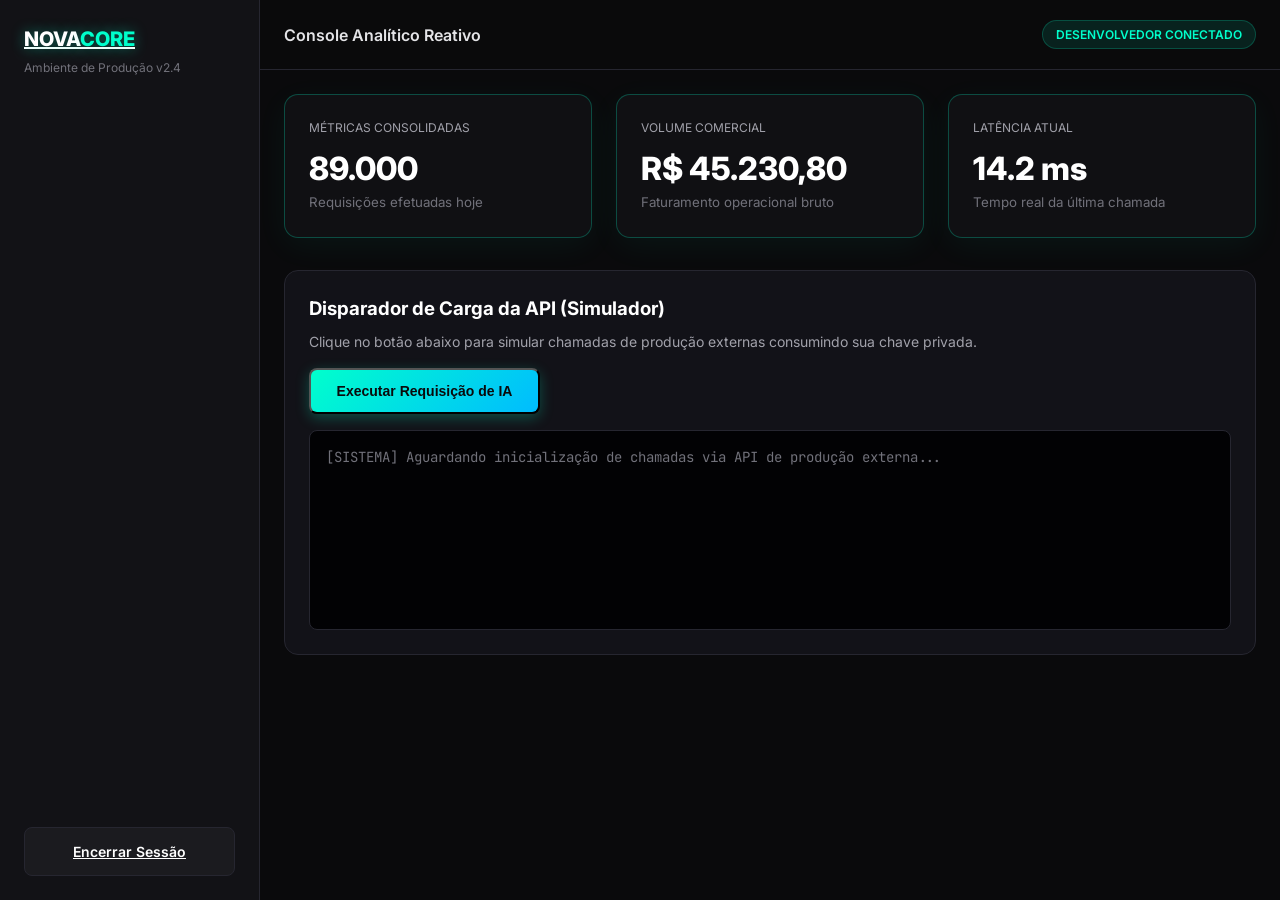
==== commit fd4fac4e: "Update dashboard.html" ====
--- a/dashboard.html
+++ b/dashboard.html
@@ -3,153 +3,134 @@
 <head>
     <meta charset="UTF-8">
     <meta name="viewport" content="width=device-width, initial-scale=1.0">
-    <title>Dashboard | NovaCore AI Studio</title>
-    <!-- Google Fonts -->
+    <title>Console | NovaCore Studio</title>
     <link rel="preconnect" href="https://fonts.googleapis.com">
     <link rel="preconnect" href="https://fonts.gstatic.com" crossorigin>
-    <link href="https://fonts.googleapis.com/css2?family=Inter:wght@300;400;500;600;700;800&family=JetBrains+Mono:wght@400;700&display=swap" rel="stylesheet">
-    <!-- Links Corrigidos para a Raiz -->
-    <link rel="stylesheet" href="./variables.css">
-    <link rel="stylesheet" href="./reset.css">
-    <link rel="stylesheet" href="./components.css">
-    <link rel="stylesheet" href="./layout.css">
-    <link rel="stylesheet" href="./animations.css">
-    <link rel="stylesheet" href="./glassmorphism.css">
+    <link href="https://fonts.googleapis.com/css2?family=Inter:wght@400;600;800&family=JetBrains+Mono:wght@400;700&display=swap" rel="stylesheet">
+    <link rel="stylesheet" href="./styles.css">
     <style>
-        .stat-grid-three {
-            display: grid;
-            grid-template-columns: repeat(3, 1fr);
-            gap: var(--space-3);
-            margin-bottom: var(--space-4);
-        }
-        .stat-display-value {
-            font-size: var(--font-size-xxl);
-            font-weight: var(--weight-display);
-            color: var(--color-white-pure);
-            line-height: 1.2;
-            margin: var(--space-1) 0;
-        }
-        .api-key-container {
-            display: flex;
-            gap: var(--space-2);
-            align-items: center;
-            background-color: var(--color-bg);
+        .terminal-box {
+            background: #020204;
+            border: 1px solid var(--color-border);
+            border-radius: var(--radius-sm);
             padding: var(--space-2);
-            border-radius: var(--radius-sm);
-            border: 1px solid var(--color-border);
             font-family: var(--font-code);
+            font-size: var(--font-size-sm);
+            color: #00FF66;
+            min-height: 200px;
+            overflow-y: auto;
             margin-top: var(--space-2);
         }
-        .activity-list-wrapper {
-            display: flex;
-            flex-direction: column;
-            gap: var(--space-2);
-            margin-top: var(--space-2);
-        }
-        .activity-row-item {
-            display: flex;
-            align-items: center;
-            justify-content: space-between;
-            padding: var(--space-2);
-            border-radius: var(--radius-sm);
-            background: rgba(255, 255, 255, 0.01);
-            border: 1px solid rgba(255, 255, 255, 0.03);
-        }
-        @media (max-width: 768px) {
-            .stat-grid-three { grid-template-columns: 1fr; }
-        }
+        .log-row { margin-bottom: 0.4rem; color: var(--color-white); }
+        .log-success { color: var(--color-neon); }
     </style>
 </head>
 <body>
 
-    <div class="app-wrapper animate-fade-in">
-        <!-- SIDEBAR -->
-        <aside class="app-sidebar" id="sidebar-menu">
+    <div class="app-wrapper">
+        <!-- BARRA LATERAL -->
+        <aside class="app-sidebar">
             <div>
-                <div class="sidebar-header">
-                    <a href="index.html" class="neon-glow-text" style="font-family: var(--font-display); font-weight: var(--weight-bold); font-size: var(--font-size-lg); color: var(--color-white-pure);">
-                        NOVA<span style="color: var(--color-neon);">CORE</span>
-                    </a>
-                </div>
-                <nav class="sidebar-nav">
-                    <a href="dashboard.html" class="sidebar-link is-active">Dashboard</a>
-                </nav>
+                <a href="index.html" class="neon-glow-text" style="font-family: var(--font-display); font-weight: 800; color: #FFF; font-size: var(--font-size-lg);">
+                    NOVA<span style="color: var(--color-neon);">CORE</span>
+                </a>
+                <p style="font-size: var(--font-size-xs); color: var(--color-grey-soft); margin-top: 5px;">Ambiente de Produção v2.4</p>
             </div>
-            <div class="sidebar-footer">
-                <button id="logout-btn" class="btn btn-danger" style="width: 100%;">Sair do Sistema</button>
-            </div>
+            <a href="index.html" class="btn btn-secondary" style="width: 100%;">Encerrar Sessão</a>
         </aside>
 
-        <!-- HEADER -->
-        <header class="app-header">
-            <div class="header-left">
-                <h3 style="font-size: var(--font-size-md); font-weight: var(--weight-semibold);">Ambiente de Console</h3>
-            </div>
-            <div class="header-right">
-                <button class="btn btn-secondary" id="user-display-name">Carregando...</button>
-            </div>
-        </header>
+        <!-- AREA CENTRAL -->
+        <div class="app-content">
+            <header class="app-header">
+                <h4 style="font-weight: 600;">Console Analítico Reativo</h4>
+                <div class="hero-badge" id="user-display">Desenvolvedor Conectado</div>
+            </header>
 
-        <!-- MAIN -->
-        <main class="app-main animate-fade-in-up">
-            <div class="stat-grid-three">
-                <div class="card glass-panel-neon">
-                    <span class="form-label">Requisições Consumidas</span>
-                    <div class="stat-display-value" id="stat-requests">...</div>
-                </div>
-                <div class="card glass-panel-neon">
-                    <span class="form-label">Faturamento Operacional</span>
-                    <div class="stat-display-value" id="stat-revenue">...</div>
-                </div>
-                <div class="card glass-panel-neon">
-                    <span class="form-label">Média de Latência</span>
-                    <div class="stat-display-value">14.2 ms</div>
-                </div>
-            </div>
-
-            <div class="dashboard-layout-grid">
-                <div class="card glass-panel">
-                    <h4 style="color: var(--color-white-pure);">Tokens de Acesso à API</h4>
-                    <div class="api-key-container">
-                        <span id="api-key-masked">nc_live_••••••••••••••••••••••••</span>
+            <main class="app-main">
+                <!-- GRID DE ESTATÍSTICAS DINÂMICAS -->
+                <div class="stat-grid-three">
+                    <div class="card glass-panel-neon">
+                        <span style="font-size: var(--font-size-xs); color: var(--color-grey); text-transform: uppercase;">Métricas Consolidadas</span>
+                        <div class="stat-display-value" id="counter-req">0</div>
+                        <small style="color: var(--color-grey-soft);">Requisições efetuadas hoje</small>
+                    </div>
+                    <div class="card glass-panel-neon">
+                        <span style="font-size: var(--font-size-xs); color: var(--color-grey); text-transform: uppercase;">Volume Comercial</span>
+                        <div class="stat-display-value" id="counter-revenue">R$ 0,00</div>
+                        <small style="color: var(--color-grey-soft);">Faturamento operacional bruto</small>
+                    </div>
+                    <div class="card glass-panel-neon">
+                        <span style="font-size: var(--font-size-xs); color: var(--color-grey); text-transform: uppercase;">Latência Atual</span>
+                        <div class="stat-display-value" id="current-latency">0 ms</div>
+                        <small style="color: var(--color-grey-soft);">Tempo real da última chamada</small>
                     </div>
                 </div>
-                <div class="card glass-panel">
-                    <h4 style="color: var(--color-white-pure);">Logs Auditores</h4>
-                    <div class="activity-list-wrapper" id="logs-container"></div>
+
+                <!-- ÁREA DE OPERAÇÕES REALÍSTICAS -->
+                <div style="display: grid; grid-template-columns: 1fr; gap: var(--space-3); margin-top: var(--space-4);">
+                    <div class="card">
+                        <div>
+                            <h3 style="color: var(--color-white-pure); margin-bottom: 0.5rem;">Disparador de Carga da API (Simulador)</h3>
+                            <p style="color: var(--color-grey); font-size: var(--font-size-sm); margin-bottom: 1rem;">
+                                Clique no botão abaixo para simular chamadas de produção externas consumindo sua chave privada.
+                            </p>
+                            <button id="trigger-call-btn" class="btn btn-primary">Executar Requisição de IA</button>
+                        </div>
+                        
+                        <div class="terminal-box" id="terminal-console">
+                            <div class="log-row" style="color: var(--color-grey-soft);">[SISTEMA] Aguardando inicialização de chamadas via API de produção externa...</div>
+                        </div>
+                    </div>
                 </div>
-            </div>
-        </main>
+            </main>
+        </div>
     </div>
 
-    <!-- Scripts Corrigidos para a Raiz -->
-    <script src="./core.js"></script>
-    <script src="./api.js"></script>
-    <script src="./auth.js"></script>
-    <script src="./components.js"></script>
     <script>
         document.addEventListener('DOMContentLoaded', () => {
-            const session = window.NovaCoreAuth.getCurrentSession();
-            if (!session) return;
-            
-            document.getElementById('user-display-name').textContent = session.user.name;
-            const mockData = window.NovaCoreAPI.FallbackMockData;
-            document.getElementById('stat-requests').textContent = window.NovaCoreUtils.formatCompactNumber(mockData.stats.sessions);
-            document.getElementById('stat-revenue').textContent = window.NovaCoreUtils.formatCurrency(mockData.stats.revenue);
+            // Inicialização de Estado reativo via LocalStorage
+            let requests = parseInt(localStorage.getItem('nc_req_count')) || 89000;
+            let revenue = parseFloat(localStorage.getItem('nc_rev_count')) || 45230.80;
 
-            const logsContainer = document.getElementById('logs-container');
-            if (logsContainer) {
-                logsContainer.innerHTML = mockData.activities.map(act => `
-                    <div class="activity-row-item">
-                        <div>
-                            <h5 style="font-size: var(--font-size-sm); color: var(--color-white);">${act.action}</h5>
-                            <small style="color: var(--color-grey-soft);">${act.date}</small>
-                        </div>
-                    </div>
-                `).join('');
+            const reqEl = document.getElementById('counter-req');
+            const revEl = document.getElementById('counter-revenue');
+            const latEl = document.getElementById('current-latency');
+            const termEl = document.getElementById('terminal-console');
+            const btnCall = document.getElementById('trigger-call-btn');
+
+            function updateUI(latency = 0) {
+                reqEl.textContent = requests.toLocaleString('pt-BR');
+                revEl.textContent = revenue.toLocaleString('pt-BR', { style: 'currency', currency: 'BRL' });
+                latEl.textContent = latency > 0 ? `${latency} ms` : '14.2 ms';
             }
+            updateUI();
 
-            document.getElementById('logout-btn').addEventListener('click', () => window.NovaCoreAuth.logout());
+            btnCall.addEventListener('click', () => {
+                btnCall.disabled = true;
+                btnCall.textContent = "Processando nós...";
+
+                const generatedLatency = Math.floor(Math.random() * (22 - 9 + 1)) + 9; 
+                const costPerRequest = 0.52; 
+
+                setTimeout(() => {
+                    requests += 1;
+                    revenue += costPerRequest;
+
+                    localStorage.setItem('nc_req_count', requests);
+                    localStorage.setItem('nc_rev_count', revenue);
+
+                    const timestamp = new Date().toLocaleTimeString();
+                    const log = document.createElement('div');
+                    log.className = 'log-row log-success';
+                    log.innerHTML = `[${timestamp}] <span style="color: #00B2FF;">POST /v1/ai/completion</span> - Status 200 OK | Latência: ${generatedLatency}ms | Custo: R$ ${costPerRequest.toFixed(2)}`;
+                    termEl.appendChild(log);
+                    termEl.scrollTop = termEl.scrollHeight;
+
+                    updateUI(generatedLatency);
+                    btnCall.disabled = false;
+                    btnCall.textContent = "Executar Requisição de IA";
+                }, 350);
+            });
         });
     </script>
 </body>
--- a/styles.css
+++ b/styles.css
@@ -0,0 +1,202 @@
+:root {
+    --font-display: 'Inter', sans-serif;
+    --font-body: 'Inter', sans-serif;
+    --font-code: 'JetBrains Mono', monospace;
+    --font-size-xs: 0.75rem;
+    --font-size-sm: 0.875rem;
+    --font-size-base: 1rem;
+    --font-size-md: 1.125rem;
+    --font-size-lg: 1.25rem;
+    --font-size-xl: 1.5rem;
+    --font-size-xxl: 2rem;
+    --font-size-display-md: 2.3rem;
+    --font-size-display-lg: 3rem;
+    --weight-light: 300;
+    --weight-regular: 400;
+    --weight-medium: 500;
+    --weight-semibold: 600;
+    --weight-bold: 700;
+    --weight-display: 800;
+    --color-bg: #0A0A0C;
+    --color-surface: #121216;
+    --color-surface-card: #181820;
+    --color-border: #262630;
+    --color-white-pure: #FFFFFF;
+    --color-white: #E4E4E7;
+    --color-grey: #A1A1AA;
+    --color-grey-soft: #71717A;
+    --color-neon: #00FFCC;
+    --color-neon-dim: rgba(0, 255, 204, 0.1);
+    --color-blue: #0066FF;
+    --color-info: #00B2FF;
+    --color-success: #10B981;
+    --color-error: #EF4444;
+    --gradient-hero: radial-gradient(circle at 50% 0%, #171520 0%, var(--color-bg) 75%);
+    --gradient-neon: linear-gradient(135deg, var(--color-neon) 0%, #00bcff 100%);
+    --radius-sm: 8px;
+    --radius-md: 14px;
+    --radius-lg: 20px;
+    --space-1: 0.5rem;
+    --space-2: 1rem;
+    --space-3: 1.5rem;
+    --space-4: 2rem;
+    --space-5: 4rem;
+}
+
+* { margin: 0; padding: 0; box-sizing: border-box; }
+
+body {
+    background-color: var(--color-bg);
+    color: var(--color-white);
+    font-family: var(--font-body);
+    font-size: var(--font-size-base);
+    line-height: 1.5;
+    overflow-x: hidden;
+    -webkit-font-smoothing: antialiased;
+}
+
+/* Header & Nav */
+.landing-header {
+    position: fixed;
+    top: 0; left: 0; width: 100%;
+    background: rgba(10, 10, 12, 0.9);
+    backdrop-filter: blur(12px);
+    border-bottom: 1px solid var(--color-border);
+    z-index: 1000;
+}
+.landing-nav {
+    display: flex;
+    align-items: center;
+    justify-content: space-between;
+    max-width: 1200px;
+    margin: 0 auto;
+    padding: 1.2rem 1.5rem;
+}
+.nav-menu { display: flex; list-style: none; gap: var(--space-3); }
+.nav-actions { display: flex; gap: var(--space-2); align-items: center; }
+
+/* Botões Premium */
+.btn {
+    display: inline-flex;
+    align-items: center;
+    justify-content: center;
+    padding: 0.8rem 1.6rem;
+    border-radius: var(--radius-sm);
+    font-weight: var(--weight-semibold);
+    font-size: var(--font-size-sm);
+    cursor: pointer;
+    transition: all 0.2s cubic-bezier(0.4, 0, 0.2, 1);
+}
+.btn-primary {
+    background: var(--gradient-neon);
+    color: var(--color-bg);
+    box-shadow: 0 4px 14px rgba(0, 255, 204, 0.25);
+}
+.btn-primary:hover {
+    transform: translateY(-2px);
+    box-shadow: 0 6px 20px rgba(0, 255, 204, 0.4);
+}
+.btn-secondary {
+    background: rgba(255, 255, 255, 0.04);
+    color: var(--color-white-pure);
+    border: 1px solid var(--color-border);
+}
+.btn-secondary:hover { background: rgba(255, 255, 255, 0.08); }
+.btn-text { color: var(--color-grey); transition: color 0.2s; }
+.btn-text:hover { color: var(--color-white-pure); }
+
+/* Seções estruturadas para evitar quebras de visualização em dispositivos móveis */
+.hero-section {
+    position: relative;
+    padding: calc(var(--space-5) + 4rem) 1.5rem var(--space-4);
+    min-height: 90vh;
+    display: flex;
+    align-items: center;
+    background: var(--gradient-hero);
+}
+#particles-canvas {
+    position: absolute;
+    top: 0; left: 0; width: 100%; height: 100%;
+    z-index: 1;
+    pointer-events: none;
+}
+.hero-wrapper {
+    display: grid;
+    grid-template-columns: 1.2fr 0.8fr;
+    max-width: 1200px;
+    margin: 0 auto;
+    position: relative;
+    z-index: 2;
+    gap: var(--space-4);
+}
+.hero-title {
+    font-size: var(--font-size-display-lg);
+    font-weight: var(--weight-display);
+    color: var(--color-white-pure);
+    line-height: 1.15;
+    letter-spacing: -0.02em;
+}
+.hero-subtitle {
+    margin: var(--space-2) 0 var(--space-3);
+    color: var(--color-grey);
+    font-size: var(--font-size-md);
+    max-width: 540px;
+}
+.hero-actions { display: flex; gap: var(--space-2); flex-wrap: wrap; }
+
+/* Cards & Layout */
+.features-section { padding: var(--space-4) 1.5rem; max-width: 1200px; margin: 0 auto; }
+.section-headline-block { text-align: center; margin-bottom: var(--space-4); }
+.section-headline-block h2 { font-size: var(--font-size-display-md); color: var(--color-white-pure); margin-top: 0.5rem; }
+
+.pricing-layout-grid {
+    display: grid;
+    grid-template-columns: repeat(3, 1fr);
+    gap: var(--space-3);
+}
+.card {
+    padding: var(--space-3);
+    background: rgba(24, 24, 32, 0.6);
+    border: 1px solid var(--color-border);
+    border-radius: var(--radius-md);
+    display: flex;
+    flex-direction: column;
+    justify-content: space-between;
+}
+.glass-panel-neon {
+    background: rgba(18, 18, 22, 0.85);
+    backdrop-filter: blur(16px);
+    border: 1px solid rgba(0, 255, 204, 0.25);
+    box-shadow: 0 8px 32px rgba(0, 255, 204, 0.05);
+}
+.neon-glow-text { text-shadow: 0 0 14px rgba(0, 255, 204, 0.4); }
+
+.hero-badge {
+    display: inline-flex;
+    padding: 0.3rem 0.8rem;
+    background: var(--color-neon-dim);
+    border: 1px solid rgba(0, 255, 204, 0.2);
+    color: var(--color-neon);
+    border-radius: 50px;
+    font-size: var(--font-size-xs);
+    font-weight: var(--weight-semibold);
+    text-transform: uppercase;
+}
+
+/* Painel do Desenvolvedor Inteligente */
+.app-wrapper { display: flex; min-height: 100vh; }
+.app-sidebar { width: 260px; background: var(--color-surface); border-right: 1px solid var(--color-border); padding: var(--space-3); display: flex; flex-direction: column; justify-content: space-between; }
+.app-content { flex: 1; display: flex; flex-direction: column; }
+.app-header { height: 70px; border-bottom: 1px solid var(--color-border); display: flex; align-items: center; justify-content: space-between; padding: 0 var(--space-3); background: rgba(10,10,12,0.4); }
+.app-main { padding: var(--space-3); flex: 1; overflow-y: auto; }
+
+.stat-grid-three { display: grid; grid-template-columns: repeat(3, 1fr); gap: var(--space-3); margin-bottom: var(--space-4); }
+.stat-display-value { font-size: var(--font-size-xxl); font-weight: var(--weight-display); color: var(--color-white-pure); margin-top: 0.5rem; }
+
+/* Mobile Responsividade Estrita */
+@media (max-width: 968px) {
+    .hero-wrapper { grid-template-columns: 1fr; }
+    .pricing-layout-grid { grid-template-columns: 1fr; }
+    .nav-menu { display: none; }
+    .stat-grid-three { grid-template-columns: 1fr; }
+}
